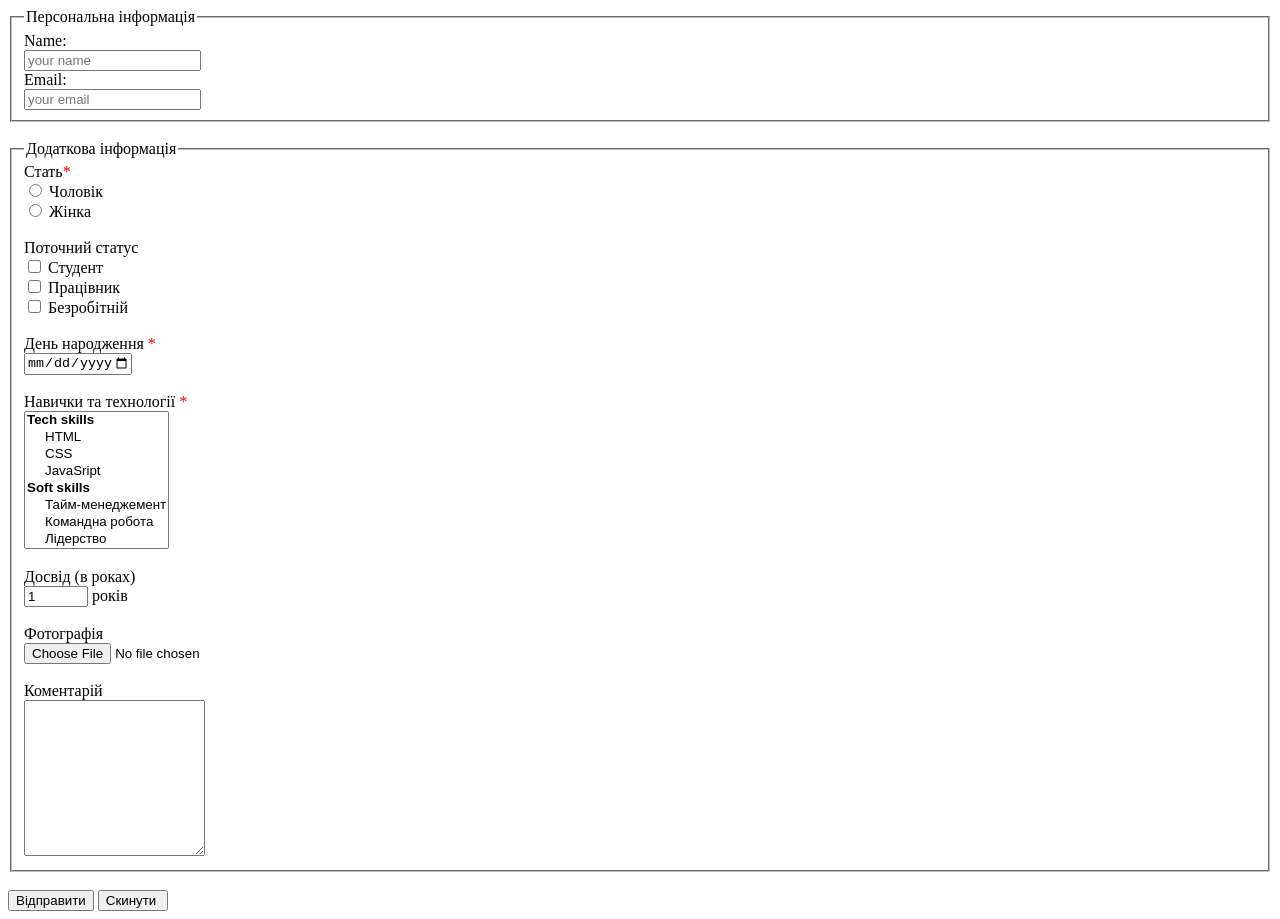
==== index.html @ 2bfd1b47 "PR2" ====
<!DOCTYPE html>
<html lang="ukr">
<head>
  <meta charset="UTF-8">
  <meta name="viewport" content="width=device-width, initial-scale=1.0">
  <title>Document</title>
</head>
<body>
  <fieldset> 
    <legend> Персональна інформація   </legend>
    <form>
  <label for="fname">Name:</label><br>
  <input type="text" id="fname" name="fname" placeholder="your name"><br>
  <label for="lname">Email:</label><br>
  <input type="text" id="lname" name="lname" placeholder="your email">
</form>
  </fieldset><br>

<fieldset> 
<legend>  Додаткова інформація </legend>
<form>
  <label>Стать<span style="color: red;">*</span></label><br>
<input type="radio"  id="information" name="information" value="Чоловік" >
<label for="Чоловік"> Чоловік </label><br>
<input type="radio"  id="information" name="information" value="Жінка" >
<label for="Жінка"> Жінка</label><br>
</form><br>

<form>
  <label>Поточний статус</label><br>
<input type="checkbox"  id="people" name="people" value="Студент" >
<label for="Студент"> Студент </label><br>
<input type="checkbox"  id="people" name="people" value="Працівник" >
<label for="Працівник"> Працівник</label><br>
<input type="checkbox"  id="people" name="people" value="Безробітній" >
<label for="Безробітній">Безробітній</label><br>
</form><br>

<form>
  <label for="birthday">День народження
    <span style="color: red;">*</span> </label> <br>
  <input type="date" id="birthday" name="birthday" 
  min="1900-01-01" max="2026-12-31">
</form><br>


<form>
<label>Навички та технології 
   <span style="color: red;">*</span> </label><br>
 <select name="skiills" size="8" multiple>
<optgroup label="Tech skills">
   <option value="HTML">HTML</option>
    <option value="CSS">CSS</option>
    <option value="JavaSript">JavaSript</option>
</optgroup>
<optgroup  label="Soft skills">
 <option value="Тайм-менеджемент">Тайм-менеджемент</option>
 <option value="Командна робота ">Командна робота</option>
  <option value="Лідерство">Лідерство</option>
</optgroup>
 </select>
</form><br>

<form>
<label>Досвід (в роках) </label><br>
<input type="number" id="experience" name="experience"
 min="0" max="25" step="0.5" value="1" > років</input>
 </form><br>

 <form >
<label for="photo">Фотографія</label><br>
<input type="file" accept="image/*" id="photo" name="photo"> 
</form><br>

<form>
<label for="comment"> Коментарій</label><br>
<textarea  name="message" rows="10"></textarea>
</form>

</fieldset><br>
 
<form action="">

<input type="submit" value="Відправити">
<input type="submit" value="Скинути ">

</form>


</body>
</html>
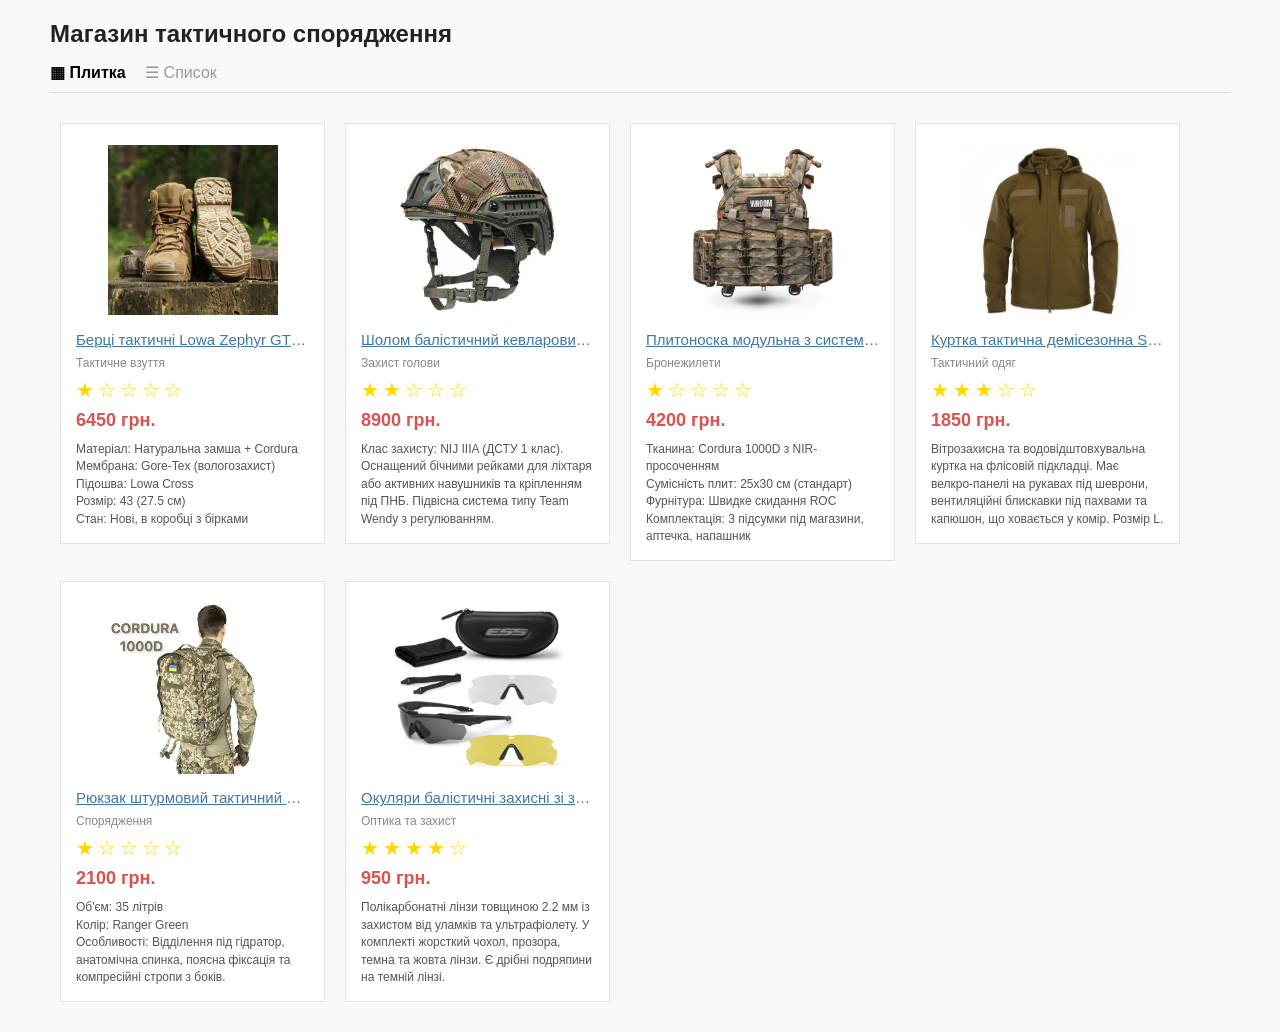
==== commit 5d3ae2d3: "Rename Index.html to index.html" ====
--- a/index.html
+++ b/index.html
@@ -1,91 +1,236 @@
-<!DOCTYPE html>
-<html lang="ukr">
-<head>
-  <meta charset="UTF-8">
-  <meta name="viewport" content="width=device-width, initial-scale=1.0">
-  <title>Document</title>
-</head>
-<body>
-  <fieldset> 
-    <legend> Персональна інформація   </legend>
-    <form>
-  <label for="fname">Name:</label><br>
-  <input type="text" id="fname" name="fname" placeholder="your name"><br>
-  <label for="lname">Email:</label><br>
-  <input type="text" id="lname" name="lname" placeholder="your email">
-</form>
-  </fieldset><br>
-
-<fieldset> 
-<legend>  Додаткова інформація </legend>
-<form>
-  <label>Стать<span style="color: red;">*</span></label><br>
-<input type="radio"  id="information" name="information" value="Чоловік" >
-<label for="Чоловік"> Чоловік </label><br>
-<input type="radio"  id="information" name="information" value="Жінка" >
-<label for="Жінка"> Жінка</label><br>
-</form><br>
-
-<form>
-  <label>Поточний статус</label><br>
-<input type="checkbox"  id="people" name="people" value="Студент" >
-<label for="Студент"> Студент </label><br>
-<input type="checkbox"  id="people" name="people" value="Працівник" >
-<label for="Працівник"> Працівник</label><br>
-<input type="checkbox"  id="people" name="people" value="Безробітній" >
-<label for="Безробітній">Безробітній</label><br>
-</form><br>
-
-<form>
-  <label for="birthday">День народження
-    <span style="color: red;">*</span> </label> <br>
-  <input type="date" id="birthday" name="birthday" 
-  min="1900-01-01" max="2026-12-31">
-</form><br>
-
-
-<form>
-<label>Навички та технології 
-   <span style="color: red;">*</span> </label><br>
- <select name="skiills" size="8" multiple>
-<optgroup label="Tech skills">
-   <option value="HTML">HTML</option>
-    <option value="CSS">CSS</option>
-    <option value="JavaSript">JavaSript</option>
-</optgroup>
-<optgroup  label="Soft skills">
- <option value="Тайм-менеджемент">Тайм-менеджемент</option>
- <option value="Командна робота ">Командна робота</option>
-  <option value="Лідерство">Лідерство</option>
-</optgroup>
- </select>
-</form><br>
-
-<form>
-<label>Досвід (в роках) </label><br>
-<input type="number" id="experience" name="experience"
- min="0" max="25" step="0.5" value="1" > років</input>
- </form><br>
-
- <form >
-<label for="photo">Фотографія</label><br>
-<input type="file" accept="image/*" id="photo" name="photo"> 
-</form><br>
-
-<form>
-<label for="comment"> Коментарій</label><br>
-<textarea  name="message" rows="10"></textarea>
-</form>
-
-</fieldset><br>
- 
-<form action="">
-
-<input type="submit" value="Відправити">
-<input type="submit" value="Скинути ">
-
-</form>
-
-
-</body>
-</html>+<!DOCTYPE html>
+<html lang="uk">
+<head>
+  <meta charset="UTF-8">
+  <meta name="viewport" content="width=device-width, initial-scale=1.0">
+  <title>Гаражний розпродаж спорядження</title>
+  <link rel="stylesheet" href="style.css">
+</head>
+<body>
+
+  <div class="container">
+    <h1 class="page-title">Магазин тактичного спорядження</h1>
+
+    <!-- Перемикач вигляду Плитка / Список -->
+    <input type="radio" name="view-mode" id="view-grid" class="view-radio" checked>
+    <input type="radio" name="view-mode" id="view-list" class="view-radio">
+
+    <div class="view-switcher">
+      <label for="view-grid" class="switcher-label label-grid">&#9638; Плитка</label>
+      <label for="view-list" class="switcher-label label-list">&#9776; Список</label>
+    </div>
+
+    <div class="catalog">
+
+      <!-- Товар 1 -->
+      <div class="product-card">
+        <div class="product-image-box">
+          <a href="#item1">
+            <img src="image/1_berci.jpg.jpg" alt="Берці тактичні Lowa Zephyr GTX MID TF">
+          </a>
+        </div>
+        <div class="product-main">
+          <a href="#item1" class="product-title" title="Берці тактичні Lowa Zephyr GTX MID TF Coyote">
+            Берці тактичні Lowa Zephyr GTX MID TF Coyote
+          </a>
+          <a href="#cat-shoes" class="product-category">Тактичне взуття</a>
+
+          <div class="stars">
+            <input type="radio" name="st_1" id="st_1_1">
+            <label for="st_1_1"></label>
+            <input type="radio" name="st_1" id="st_1_2">
+            <label for="st_1_2"></label>
+            <input type="radio" name="st_1" id="st_1_3">
+            <label for="st_1_3"></label>
+            <input type="radio" name="st_1" id="st_1_4">
+            <label for="st_1_4"></label>
+            <input type="radio" name="st_1" id="st_1_5" checked>
+            <label for="st_1_5"></label>
+          </div>
+
+          <div class="product-price">6450 грн.</div>
+        </div>
+        <div class="product-description">
+          Матеріал: Натуральна замша + Cordura<br>
+          Мембрана: Gore-Tex (вологозахист)<br>
+          Підошва: Lowa Cross<br>
+          Розмір: 43 (27.5 см)<br>
+          Стан: Нові, в коробці з бірками
+        </div>
+      </div>
+
+      <!-- Товар 2 -->
+      <div class="product-card">
+        <div class="product-image-box">
+          <a href="#item2">
+            <img src="image/2_sholom.jpg.jpeg" alt="Шолом балістичний кевларовий FAST">
+          </a>
+        </div>
+        <div class="product-main">
+          <a href="#item2" class="product-title" title="Шолом балістичний кевларовий FAST Helmet Олива">
+            Шолом балістичний кевларовий FAST Helmet Олива
+          </a>
+          <a href="#cat-armor" class="product-category">Захист голови</a>
+
+          <div class="stars">
+            <input type="radio" name="st_2" id="st_2_1">
+            <label for="st_2_1"></label>
+            <input type="radio" name="st_2" id="st_2_2">
+            <label for="st_2_2"></label>
+            <input type="radio" name="st_2" id="st_2_3">
+            <label for="st_2_3"></label>
+            <input type="radio" name="st_2" id="st_2_4" checked>
+            <label for="st_2_4"></label>
+            <input type="radio" name="st_2" id="st_2_5">
+            <label for="st_2_5"></label>
+          </div>
+
+          <div class="product-price">8900 грн.</div>
+        </div>
+        <div class="product-description">
+          Клас захисту: NIJ IIIA (ДСТУ 1 клас). Оснащений бічними рейками для ліхтаря або активних навушників та кріпленням під ПНБ. Підвісна система типу Team Wendy з регулюванням.
+        </div>
+      </div>
+
+      <!-- Товар 3 -->
+      <div class="product-card">
+        <div class="product-image-box">
+          <a href="#item3">
+            <img src="image/3_plytonoska.jpg.jpg" alt="Плитоноска модульна з системою MOLLE">
+          </a>
+        </div>
+        <div class="product-main">
+          <a href="#item3" class="product-title" title="Плитоноска модульна з системою MOLLE та підсумками Мультикам">
+            Плитоноска модульна з системою MOLLE та підсумками Мультикам
+          </a>
+          <a href="#cat-armor" class="product-category">Бронежилети</a>
+
+          <div class="stars">
+            <input type="radio" name="st_3" id="st_3_1">
+            <label for="st_3_1"></label>
+            <input type="radio" name="st_3" id="st_3_2">
+            <label for="st_3_2"></label>
+            <input type="radio" name="st_3" id="st_3_3">
+            <label for="st_3_3"></label>
+            <input type="radio" name="st_3" id="st_3_4">
+            <label for="st_3_4"></label>
+            <input type="radio" name="st_3" id="st_3_5" checked>
+            <label for="st_3_5"></label>
+          </div>
+
+          <div class="product-price">4200 грн.</div>
+        </div>
+        <div class="product-description">
+          Тканина: Cordura 1000D з NIR-просоченням<br>
+          Сумісність плит: 25х30 см (стандарт)<br>
+          Фурнітура: Швидке скидання ROC<br>
+          Комплектація: 3 підсумки під магазини, аптечка, напашник
+        </div>
+      </div>
+
+      <!-- Товар 4 -->
+      <div class="product-card">
+        <div class="product-image-box">
+          <a href="#item4">
+            <img src="image/4_kurtka.jpg.jpg" alt="Куртка тактична демісезонна Softshell">
+          </a>
+        </div>
+        <div class="product-main">
+          <a href="#item4" class="product-title" title="Куртка тактична демісезонна Softshell Койот">
+            Куртка тактична демісезонна Softshell Койот
+          </a>
+          <a href="#cat-clothes" class="product-category">Тактичний одяг</a>
+
+          <div class="stars">
+            <input type="radio" name="st_4" id="st_4_1">
+            <label for="st_4_1"></label>
+            <input type="radio" name="st_4" id="st_4_2">
+            <label for="st_4_2"></label>
+            <input type="radio" name="st_4" id="st_4_3" checked>
+            <label for="st_4_3"></label>
+            <input type="radio" name="st_4" id="st_4_4">
+            <label for="st_4_4"></label>
+            <input type="radio" name="st_4" id="st_4_5">
+            <label for="st_4_5"></label>
+          </div>
+
+          <div class="product-price">1850 грн.</div>
+        </div>
+        <div class="product-description">
+          Вітрозахисна та водовідштовхувальна куртка на флісовій підкладці. Має велкро-панелі на рукавах під шеврони, вентиляційні блискавки під пахвами та капюшон, що ховається у комір. Розмір L.
+        </div>
+      </div>
+
+      <!-- Товар 5 -->
+      <div class="product-card">
+        <div class="product-image-box">
+          <a href="#item5">
+            <img src="image/5_ryukzak.jpg.webp" alt="Рюкзак штурмовий тактичний 35 л">
+          </a>
+        </div>
+        <div class="product-main">
+          <a href="#item5" class="product-title" title="Рюкзак штурмовий тактичний 35 л Cordura 1000D">
+            Рюкзак штурмовий тактичний 35 л Cordura 1000D
+          </a>
+          <a href="#cat-gear" class="product-category">Спорядження</a>
+
+          <div class="stars">
+            <input type="radio" name="st_5" id="st_5_1">
+            <label for="st_5_1"></label>
+            <input type="radio" name="st_5" id="st_5_2">
+            <label for="st_5_2"></label>
+            <input type="radio" name="st_5" id="st_5_3">
+            <label for="st_5_3"></label>
+            <input type="radio" name="st_5" id="st_5_4">
+            <label for="st_5_4"></label>
+            <input type="radio" name="st_5" id="st_5_5" checked>
+            <label for="st_5_5"></label>
+          </div>
+
+          <div class="product-price">2100 грн.</div>
+        </div>
+        <div class="product-description">
+          Об'єм: 35 літрів<br>
+          Колір: Ranger Green<br>
+          Особливості: Відділення під гідратор, анатомічна спинка, поясна фіксація та компресійні стропи з боків.
+        </div>
+      </div>
+
+      <!-- Товар 6 -->
+      <div class="product-card">
+        <div class="product-image-box">
+          <a href="#item6">
+            <img src="image/6_okulyary.jpg.webp" alt="Окуляри балістичні захисні">
+          </a>
+        </div>
+        <div class="product-main">
+          <a href="#item6" class="product-title" title="Окуляри балістичні захисні зі змінними лінзами">
+            Окуляри балістичні захисні зі змінними лінзами
+          </a>
+          <a href="#cat-optics" class="product-category">Оптика та захист</a>
+
+          <div class="stars">
+            <input type="radio" name="st_6" id="st_6_1">
+            <label for="st_6_1"></label>
+            <input type="radio" name="st_6" id="st_6_2" checked>
+            <label for="st_6_2"></label>
+            <input type="radio" name="st_6" id="st_6_3">
+            <label for="st_6_3"></label>
+            <input type="radio" name="st_6" id="st_6_4">
+            <label for="st_6_4"></label>
+            <input type="radio" name="st_6" id="st_6_5">
+            <label for="st_6_5"></label>
+          </div>
+
+          <div class="product-price">950 грн.</div>
+        </div>
+        <div class="product-description">
+          Полікарбонатні лінзи товщиною 2.2 мм із захистом від уламків та ультрафіолету. У комплекті жорсткий чохол, прозора, темна та жовта лінзи. Є дрібні подряпини на темній лінзі.
+        </div>
+      </div>
+
+    </div>
+  </div>
+
+</body>
+</html>
--- a/style.css
+++ b/style.css
@@ -0,0 +1,222 @@
+* {
+  box-sizing: border-box;
+}
+
+body {
+  margin: 0;
+  padding: 20px;
+  font-family: Arial, Helvetica, sans-serif;
+  background-color: #f9f9f9;
+  color: #333333;
+}
+
+.container {
+  max-width: 1180px;
+  margin: 0 auto;
+}
+
+.page-title {
+  margin: 0 0 15px;
+  font-size: 24px;
+  color: #222222;
+}
+
+/* Приховування радіокнопки перемикання вигляду */
+.view-radio {
+  display: none;
+}
+
+/* Панель перемикання "Плитка / Список" */
+.view-switcher {
+  margin-bottom: 20px;
+  padding-bottom: 10px;
+  border-bottom: 1px solid #e0e0e0;
+}
+
+.switcher-label {
+  display: inline-block;
+  margin-right: 15px;
+  font-size: 16px;
+  color: #999999;
+  cursor: pointer;
+  user-select: none;
+  transition: color 0.2s ease;
+}
+
+.switcher-label:hover {
+  color: #333333;
+}
+
+#view-grid:checked ~ .view-switcher .label-grid,
+#view-list:checked ~ .view-switcher .label-list {
+  color: #000000;
+  font-weight: bold;
+}
+
+
+
+.catalog {
+  font-size: 0;
+}
+
+.product-card {
+  display: inline-block;
+  vertical-align: top;
+  width: 265px;
+  margin: 10px;
+  padding: 15px;
+  background-color: #ffffff;
+  border: 1px solid #e2e2e2;
+  font-size: 14px;
+  transition: box-shadow 0.25s ease, border-color 0.25s ease;
+}
+
+.product-card:hover {
+  border-color: #bbbbbb;
+  box-shadow: 0 4px 12px rgba(0, 0, 0, 0.12);
+}
+
+/* Центрування фотографії товару */
+.product-image-box {
+  width: 100%;
+  height: 180px;
+  line-height: 180px;
+  text-align: center;
+  margin-bottom: 12px;
+  overflow: hidden;
+}
+
+.product-image-box a {
+  display: inline-block;
+  vertical-align: middle;
+  line-height: normal;
+}
+
+.product-image-box img {
+  max-width: 100%;
+  max-height: 170px;
+  vertical-align: middle;
+  transition: transform 0.3s ease;
+}
+
+.product-image-box:hover img {
+  transform: scale(1.07);
+}
+
+/* Назва товару  */
+.product-title {
+  display: block;
+  margin-bottom: 6px;
+  font-size: 15px;
+  color: #3e77aa;
+  text-decoration: underline;
+  white-space: nowrap;
+  overflow: hidden;
+  text-overflow: ellipsis;
+  transition: color 0.2s ease;
+}
+
+.product-title:hover {
+  color: #d9534f;
+}
+
+/* Категорія товару */
+.product-category {
+  display: inline-block;
+  margin-bottom: 8px;
+  font-size: 12px;
+  color: #888888;
+  text-decoration: none;
+  transition: color 0.2s ease;
+}
+
+.product-category:hover {
+  color: #3e77aa;
+  text-decoration: underline;
+}
+
+
+.stars {
+  direction: rtl;
+  text-align: left;
+  margin-bottom: 8px;
+}
+
+.stars input {
+  display: none;
+}
+
+.stars label::after {
+  content: '\2606';
+  font-size: 20px;
+  color: gold;
+  cursor: pointer;
+}
+
+.stars input:checked ~ label::after {
+  content: '\2605';
+}
+
+.stars:hover input ~ label::after {
+  content: '\2606';
+}
+
+.stars input:hover ~ label::after {
+  content: '\2605';
+}
+
+/* Ціна та опис */
+.product-price {
+  margin-bottom: 10px;
+  font-size: 18px;
+  font-weight: bold;
+  color: #d9534f;
+}
+
+.product-description {
+  font-size: 12px;
+  line-height: 1.45;
+  color: #555555;
+}
+
+
+
+#view-list:checked ~ .catalog .product-card {
+  display: table;
+  width: 100%;
+  margin: 0 0 15px;
+  padding: 20px;
+}
+
+#view-list:checked ~ .catalog .product-image-box {
+  display: table-cell;
+  vertical-align: middle;
+  width: 22%;
+  height: 140px;
+  line-height: normal;
+  margin-bottom: 0;
+  padding-right: 20px;
+}
+
+#view-list:checked ~ .catalog .product-image-box img {
+  max-height: 140px;
+}
+
+#view-list:checked ~ .catalog .product-main {
+  display: table-cell;
+  vertical-align: top;
+  width: 38%;
+  padding-right: 20px;
+}
+
+#view-list:checked ~ .catalog .product-title {
+  white-space: normal;
+  font-size: 16px;
+}
+
+#view-list:checked ~ .catalog .product-description {
+  display: table-cell;
+  vertical-align: top;
+  width: 40%;
+  font-size: 13px;
+}
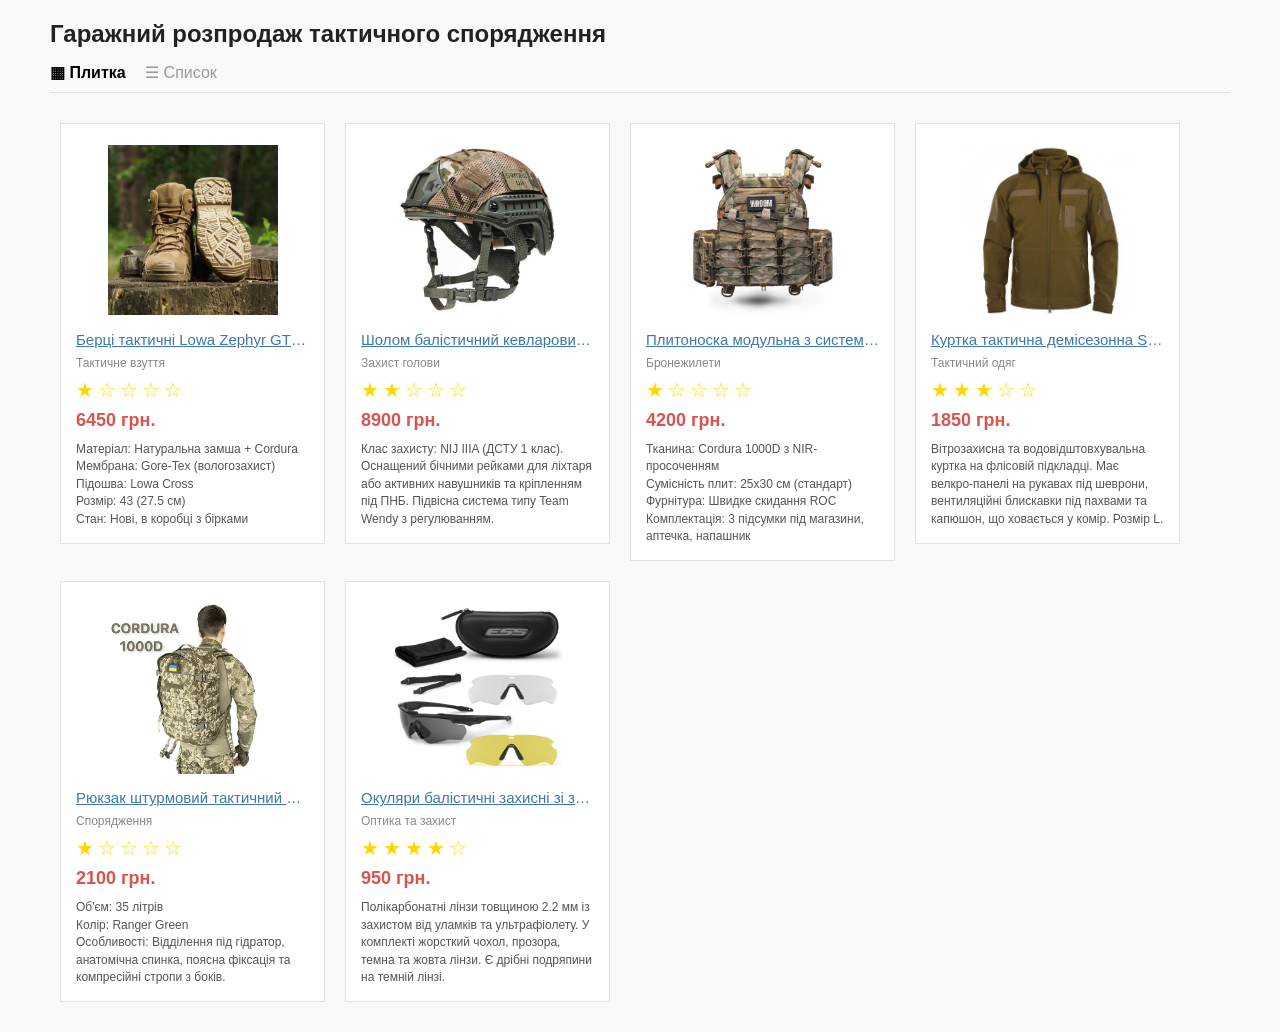
==== commit c9b237e9: "Revise index.html for garage sale theme Updated the title and content of the main page to reflect th" ====
--- a/index.html
+++ b/index.html
@@ -9,7 +9,7 @@
 <body>
 
   <div class="container">
-    <h1 class="page-title">Магазин тактичного спорядження</h1>
+    <h1 class="page-title">Гаражний розпродаж тактичного спорядження</h1>
 
     <!-- Перемикач вигляду Плитка / Список -->
     <input type="radio" name="view-mode" id="view-grid" class="view-radio" checked>
